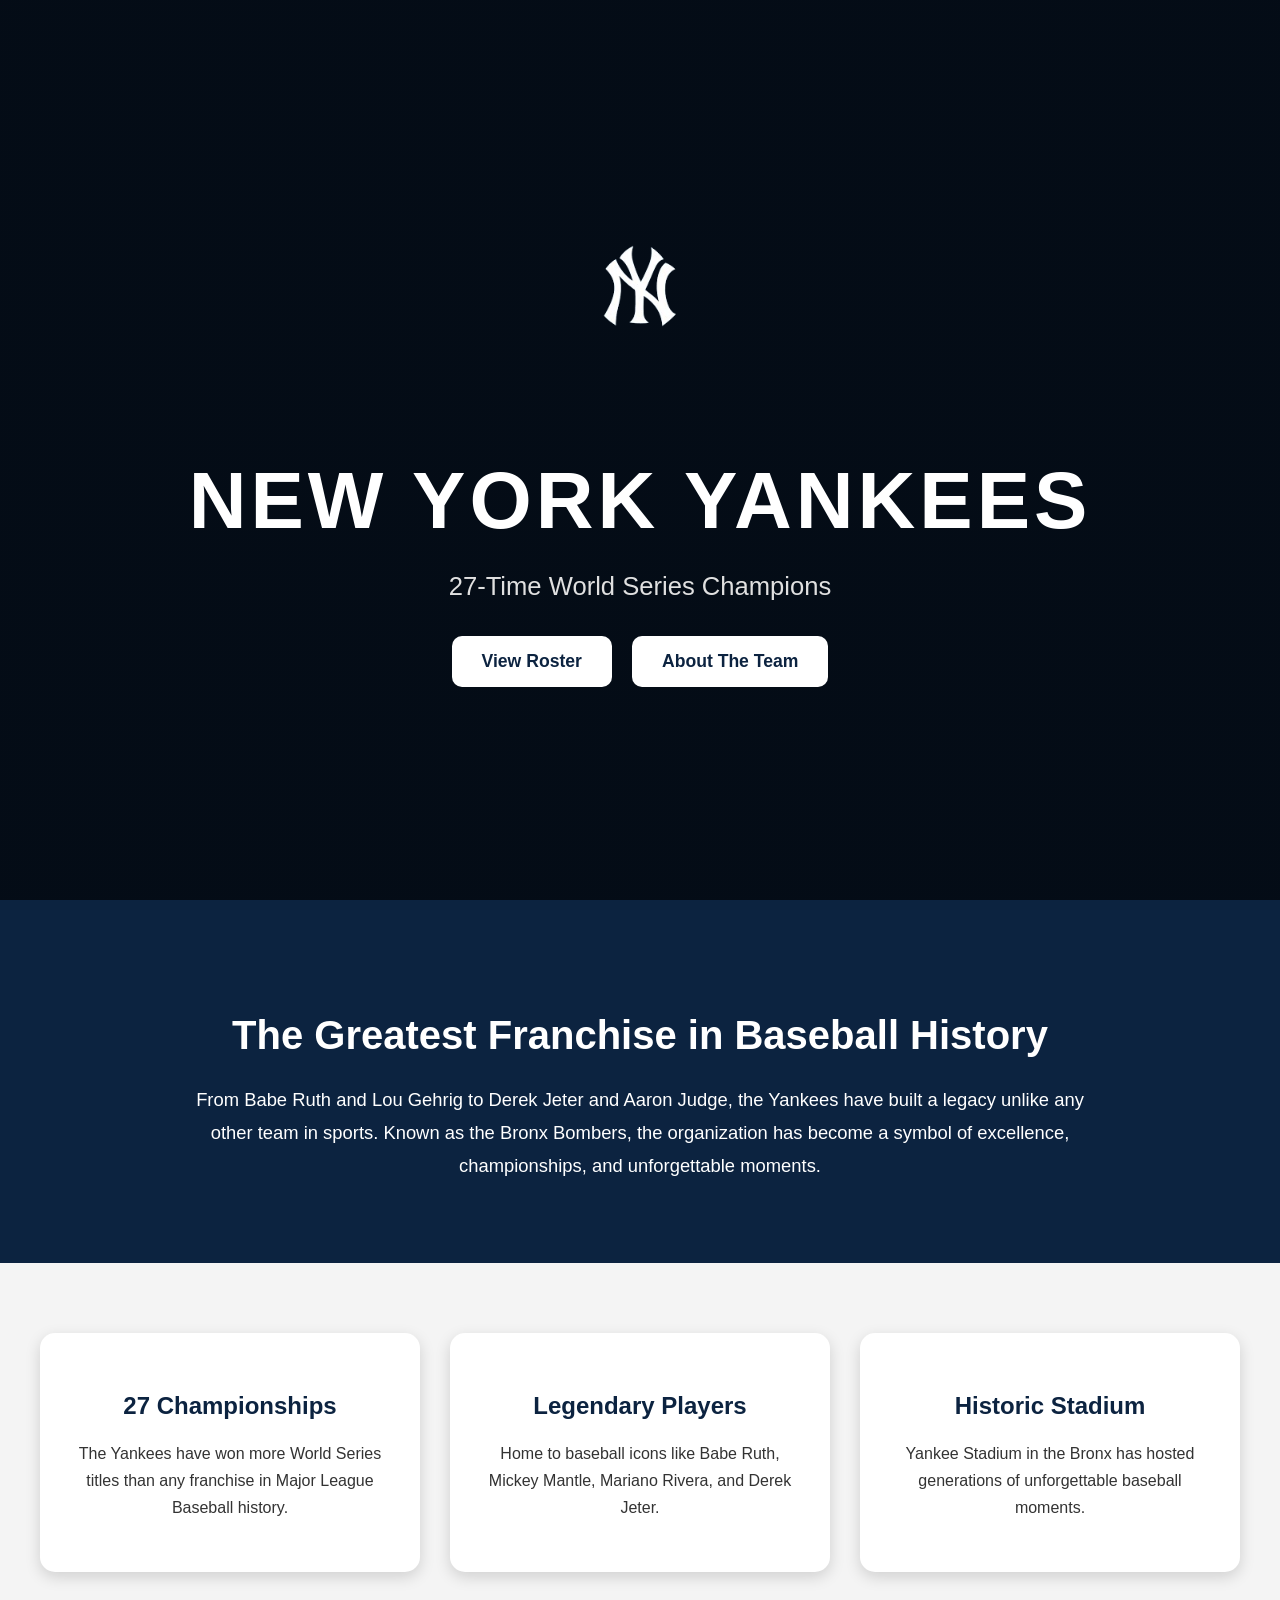
==== html/index.html @ 5620c3cc "main functions and basic styling" ====
<!doctype html>
<html lang="en-us">

<head>
    <meta charset="utf-8">
    <meta name="viewport" content="width=device-width, initial-scale=1">

    <title>New York Yankees</title>

    <link rel="stylesheet" href="../css/normalize.css">
    <link rel="stylesheet" href="../css/style.css">
</head>

<body>

    <!-- HERO SECTION -->

    <section class="hero">

        <div class="hero-overlay">

            <img src="../img/download-removebg-preview.png" alt="Yankees Logo" class="hero-logo">

            <h1 class="hero-title">
                NEW YORK YANKEES
            </h1>

            <p class="hero-subtitle">
                27-Time World Series Champions
            </p>

            <div class="hero-buttons">

                <a href="roster.html" class="hero-btn">
                    View Roster
                </a>

                <a href="about.html" class="hero-btn">
                    About The Team
                </a>

            </div>

        </div>

    </section>

    <!-- LEGACY SECTION -->

    <section class="legacy-section">

        <h2>The Greatest Franchise in Baseball History</h2>

        <p>
            From Babe Ruth and Lou Gehrig to Derek Jeter and Aaron Judge,
            the Yankees have built a legacy unlike any other team in sports.
            Known as the Bronx Bombers, the organization has become a symbol
            of excellence, championships, and unforgettable moments.
        </p>

    </section>

    <!-- FEATURE CARDS -->

    <section class="feature-section">

        <div class="feature-card">

            <h3>27 Championships</h3>

            <p>
                The Yankees have won more World Series titles than any
                franchise in Major League Baseball history.
            </p>

        </div>

        <div class="feature-card">

            <h3>Legendary Players</h3>

            <p>
                Home to baseball icons like Babe Ruth, Mickey Mantle,
                Mariano Rivera, and Derek Jeter.
            </p>

        </div>

        <div class="feature-card">

            <h3>Historic Stadium</h3>

            <p>
                Yankee Stadium in the Bronx has hosted generations
                of unforgettable baseball moments.
            </p>

        </div>

    </section>

</body>

</html>
---- css/style.css ----
/*=========================================================
ROSTER.HTML
==========================================================*/

body {
    font-family: Arial, sans-serif;
    background: #0C2340;
    color: white;
    margin: 0;
}

/* LANDING PAGE */

.landing-page {
    display: flex;
    justify-content: center;
    align-items: center;
    height: 100vh;
    text-align: center;
}

.logo {
    width: 250px;
    margin-bottom: 20px;
}

.button-group {
    margin-top: 20px;
}

.nav-btn {
    display: inline-block;
    background: white;
    color: #0C2340;
    padding: 12px 24px;
    margin: 10px;
    border-radius: 8px;
    text-decoration: none;
    font-weight: bold;
}

.nav-btn:hover {
    background: #d9d9d9;
}

/* NAVBAR */

.top-nav {
    margin-bottom: 20px;
}

/* PLAYER GALLERY */

.gallery {
    display: grid;
    grid-template-columns: repeat(auto-fit, minmax(180px, 1fr));
    gap: 20px;
    margin-bottom: 40px;
}

.player-card {
    background: white;
    color: black;
    border-radius: 10px;
    padding: 15px;
    text-align: center;
}

.player-card img {
    width: 100%;
    border-radius: 10px;
}

.player-card h3 {
    margin-top: 10px;
}

/* ABOUT PAGE */

.about-logo {
    width: 220px;
    display: block;
    margin: 20px auto;
}

/* GALLERY LAYOUT */

.gallery {
  display: grid;

  /* responsive columns */
  grid-template-columns: repeat(auto-fit, minmax(220px, 1fr));

  gap: 25px;

  padding: 30px;
}

/* PLAYER CARD */

.player-card {
  background: white;

  color: #0C2340;

  border-radius: 12px;

  overflow: hidden;

  text-align: center;

  box-shadow: 0 4px 10px rgba(0,0,0,0.2);

  transition: transform 0.3s ease;
}

/* hover effect */

.player-card:hover {
  transform: translateY(-8px);
}

/* images */

.player-card img {
  width: 100%;

  height: 250px;

  object-fit: cover;
}

/* player name */

.player-card h3 {
  margin: 15px 0 10px;

  font-size: 1.3rem;
}

/* stat text */

.player-card p {
  margin-bottom: 20px;

  font-weight: bold;
}


/*=========================================================
ABOUT.HTML
==========================================================*/


/* ABOUT PAGE */

.about-page {
    background: #0C2340;
    color: white;
    min-height: 100vh;
    padding: 30px;
}

/* HERO */

.about-hero {
    text-align: center;
    margin-bottom: 50px;
}

.about-logo {
    width: 220px;
    margin-bottom: 20px;
}

.about-hero h1 {
    font-size: 3rem;
    margin-bottom: 10px;
}

.hero-subtitle {
    font-size: 1.3rem;
    color: #d9d9d9;
}

/* HISTORY SECTION */

.history-section {
    max-width: 1000px;
    margin: auto;
    line-height: 1.9;
    font-size: 1.1rem;
}

.history-section h2 {
    text-align: center;
    margin-bottom: 30px;
    font-size: 2rem;
}

.history-section p {
    margin-bottom: 25px;
}

/* IMAGE SECTIONS */

.image-section {
    margin-top: 70px;
}

.image-section h2 {
    text-align: center;
    margin-bottom: 30px;
    font-size: 2rem;
}

/* IMAGE GALLERY */

.image-gallery {
    display: grid;

    grid-template-columns: repeat(auto-fit, minmax(300px, 1fr));

    gap: 30px;
}

/* IMAGE CARDS */

.history-card {
    background: white;
    color: #0C2340;
    border-radius: 15px;
    overflow: hidden;
    text-align: center;
    padding-bottom: 15px;
}

.history-card img {
    width: 100%;
    height: 250px;
    object-fit: cover;
}

.history-card p {
    padding: 15px;
    font-weight: bold;
}

/* =========================
   HOME PAGE
========================= */

/* HERO */

.hero {

    height: 100vh;

    background-image:
        linear-gradient(rgba(0, 0, 0, 0.65), rgba(0, 0, 0, 0.65)),
        url("../img/stadium-placeholder.jpg");

    background-size: cover;

    background-position: center;

    display: flex;

    justify-content: center;

    align-items: center;

    text-align: center;

    color: white;
}

/* HERO OVERLAY */

.hero-overlay {
    padding: 20px;
}

/* LOGO */

.hero-logo {

    width: 220px;

    margin-bottom: 25px;

    animation: floatLogo 3s ease-in-out infinite;
}

/* TITLE */

.hero-title {

    font-size: 5rem;

    letter-spacing: 4px;

    margin-bottom: 10px;
}

/* SUBTITLE */

.hero-subtitle {

    font-size: 1.6rem;

    margin-bottom: 35px;

    color: #e0e0e0;
}

/* BUTTONS */

.hero-buttons {
    display: flex;
    justify-content: center;
    gap: 20px;
    flex-wrap: wrap;
}

.hero-btn {

    background: white;

    color: #0C2340;

    padding: 15px 30px;

    border-radius: 10px;

    text-decoration: none;

    font-weight: bold;

    font-size: 1.1rem;

    transition: 0.3s ease;
}

.hero-btn:hover {

    background: #cfcfcf;

    transform: scale(1.05);
}

/* FLOAT ANIMATION */

@keyframes floatLogo {

    0% {
        transform: translateY(0px);
    }

    50% {
        transform: translateY(-10px);
    }

    100% {
        transform: translateY(0px);
    }
}

/* LEGACY SECTION */

.legacy-section {

    background: #0C2340;

    color: white;

    text-align: center;

    padding: 80px 20px;
}

.legacy-section h2 {

    font-size: 2.5rem;

    margin-bottom: 25px;
}

.legacy-section p {

    max-width: 900px;

    margin: auto;

    line-height: 1.8;

    font-size: 1.15rem;
}

/* FEATURE CARDS */

.feature-section {

    display: grid;

    grid-template-columns: repeat(auto-fit, minmax(280px, 1fr));

    gap: 30px;

    padding: 70px 40px;

    background: #f4f4f4;
}

.feature-card {

    background: white;

    border-radius: 15px;

    padding: 35px;

    text-align: center;

    box-shadow: 0 5px 15px rgba(0, 0, 0, 0.15);

    transition: 0.3s ease;
}

.feature-card:hover {

    transform: translateY(-10px);
}

.feature-card h3 {

    color: #0C2340;

    margin-bottom: 20px;

    font-size: 1.5rem;
}

.feature-card p {

    color: #333;

    line-height: 1.7;
}
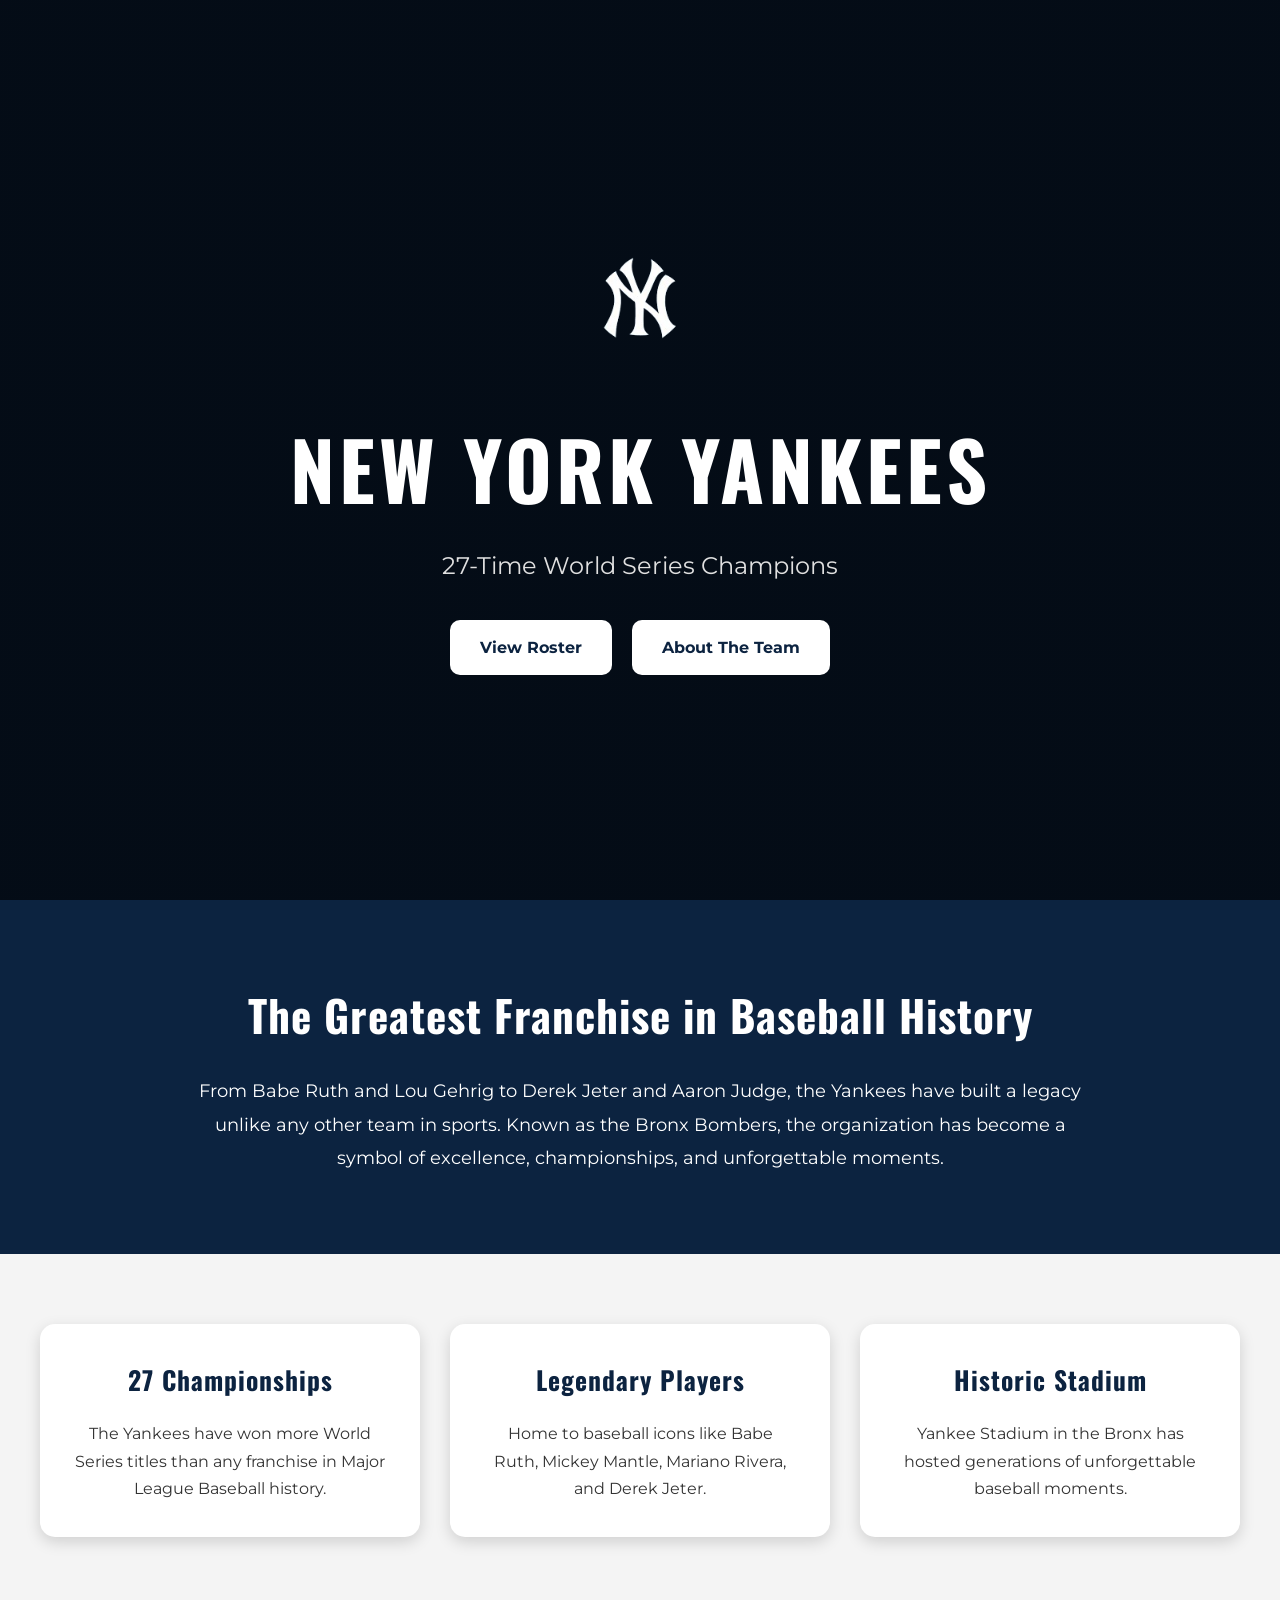
==== commit 561f847e: "adding a a bit more styling next class (again)" ====
--- a/html/index.html
+++ b/html/index.html
@@ -9,6 +9,10 @@
 
     <link rel="stylesheet" href="../css/normalize.css">
     <link rel="stylesheet" href="../css/style.css">
+    <link rel="preconnect" href="https://fonts.googleapis.com">
+<link rel="preconnect" href="https://fonts.gstatic.com" crossorigin>
+
+<link href="https://fonts.googleapis.com/css2?family=Oswald:wght@400;500;700&family=Montserrat:wght@300;400;500;700;900&display=swap" rel="stylesheet">
 </head>
 
 <body>
--- a/css/style.css
+++ b/css/style.css
@@ -1,320 +1,286 @@
-/*=========================================================
-ROSTER.HTML
-==========================================================*/
+/* =========================================
+   GLOBAL STYLES
+========================================= */
+
+* {
+    margin: 0;
+    padding: 0;
+    box-sizing: border-box;
+}
 
 body {
-    font-family: Arial, sans-serif;
+    font-family: 'Montserrat', sans-serif;
     background: #0C2340;
     color: white;
-    margin: 0;
-}
-
-/* LANDING PAGE */
-
-.landing-page {
+    line-height: 1.6;
+}
+
+/* HEADINGS */
+
+.hero-title,
+.about-hero h1,
+.legacy-section h2,
+.history-section h2,
+.image-section h2,
+.feature-card h3,
+.player-card h3,
+.modal-content h2 {
+
+    font-family: 'Oswald', sans-serif;
+
+    letter-spacing: 1px;
+}
+
+/* NAV BUTTONS */
+
+.nav-btn {
+
+    font-family: 'Montserrat', sans-serif;
+}
+
+/* PLAYER BUTTONS */
+
+.player-card button {
+
+    font-family: 'Montserrat', sans-serif;
+}
+
+/* =========================================
+   NAVIGATION
+========================================= */
+
+/* =========================================
+   NAVBAR
+========================================= */
+
+.top-nav {
+
+    width: 100%;
+
+    display: flex;
+
+    justify-content: space-between;
+
+    align-items: center;
+
+    padding: 15px 40px;
+
+    background: linear-gradient(135deg,
+            rgba(7, 20, 40, 0.98),
+            rgba(12, 35, 64, 0.96));
+
+    backdrop-filter: blur(10px);
+
+    box-shadow:
+        0 4px 15px rgba(0, 0, 0, 0.35);
+
+    position: sticky;
+
+    top: 0;
+
+    z-index: 999;
+}
+
+/* LEFT SIDE */
+
+.nav-left {
+
+    display: flex;
+
+    align-items: center;
+}
+
+/* LOGO */
+
+.nav-logo {
+
+    width: 75px;
+
+    height: 75px;
+
+    object-fit: cover;
+
+    border-radius: 50%;
+
+    border: 3px solid white;
+
+    box-shadow:
+        0 0 15px rgba(255, 255, 255, 0.25);
+
+    transition: 0.3s ease;
+}
+
+.nav-logo:hover {
+
+    transform: scale(1.08) rotate(3deg);
+}
+
+/* RIGHT SIDE */
+
+.nav-right {
+
+    display: flex;
+
+    align-items: center;
+
+    gap: 15px;
+
+    flex-wrap: wrap;
+}
+
+/* =========================================
+   FANCY NAV BUTTONS
+========================================= */
+
+.nav-btn {
+
+    position: relative;
+
+    display: inline-block;
+
+    padding: 14px 30px;
+
+    border-radius: 50px;
+
+    text-decoration: none;
+
+    font-weight: 900;
+
+    letter-spacing: 1px;
+
+    font-size: 1rem;
+
+    color: white;
+
+    background: linear-gradient(135deg,
+            #0C2340,
+            #163b63);
+
+    border: 2px solid rgba(255, 255, 255, 0.15);
+
+    box-shadow:
+        0 4px 15px rgba(0, 0, 0, 0.35),
+        inset 0 1px 0 rgba(255, 255, 255, 0.15);
+
+    overflow: hidden;
+
+    transition: all 0.35s ease;
+}
+
+/* SHINE EFFECT */
+
+.nav-btn::before {
+
+    content: "";
+
+    position: absolute;
+
+    top: 0;
+    left: -120%;
+
+    width: 100%;
+    height: 100%;
+
+    background: linear-gradient(120deg,
+            transparent,
+            rgba(255, 255, 255, 0.4),
+            transparent);
+
+    transition: 0.6s;
+}
+
+/* HOVER */
+
+.nav-btn:hover {
+
+    transform:
+        translateY(-4px) scale(1.05);
+
+    background: linear-gradient(135deg,
+            #163b63,
+            #1f4f82);
+
+    box-shadow:
+        0 10px 25px rgba(0, 0, 0, 0.45);
+
+    border-color: rgba(255, 255, 255, 0.35);
+}
+
+/* SHINE MOVE */
+
+.nav-btn:hover::before {
+
+    left: 120%;
+}
+
+/* MOBILE */
+
+@media (max-width: 768px) {
+
+    .top-nav {
+
+        flex-direction: column;
+
+        gap: 20px;
+
+        padding: 20px;
+    }
+
+    .nav-right {
+
+        justify-content: center;
+    }
+
+    .nav-logo {
+
+        width: 65px;
+        height: 65px;
+    }
+}
+
+/* =========================================
+   HOME PAGE HERO
+========================================= */
+
+.hero {
+    height: 100vh;
+
+    background-image:
+        linear-gradient(rgba(0, 0, 0, 0.65), rgba(0, 0, 0, 0.65)),
+        url("../img/stadium-placeholder.jpg");
+
+    background-size: cover;
+    background-position: center;
+
     display: flex;
     justify-content: center;
     align-items: center;
-    height: 100vh;
-    text-align: center;
-}
-
-.logo {
-    width: 250px;
-    margin-bottom: 20px;
-}
-
-.button-group {
-    margin-top: 20px;
-}
-
-.nav-btn {
-    display: inline-block;
-    background: white;
-    color: #0C2340;
-    padding: 12px 24px;
-    margin: 10px;
-    border-radius: 8px;
-    text-decoration: none;
-    font-weight: bold;
-}
-
-.nav-btn:hover {
-    background: #d9d9d9;
-}
-
-/* NAVBAR */
-
-.top-nav {
-    margin-bottom: 20px;
-}
-
-/* PLAYER GALLERY */
-
-.gallery {
-    display: grid;
-    grid-template-columns: repeat(auto-fit, minmax(180px, 1fr));
-    gap: 20px;
-    margin-bottom: 40px;
-}
-
-.player-card {
-    background: white;
-    color: black;
-    border-radius: 10px;
-    padding: 15px;
-    text-align: center;
-}
-
-.player-card img {
-    width: 100%;
-    border-radius: 10px;
-}
-
-.player-card h3 {
-    margin-top: 10px;
-}
-
-/* ABOUT PAGE */
-
-.about-logo {
-    width: 220px;
-    display: block;
-    margin: 20px auto;
-}
-
-/* GALLERY LAYOUT */
-
-.gallery {
-  display: grid;
-
-  /* responsive columns */
-  grid-template-columns: repeat(auto-fit, minmax(220px, 1fr));
-
-  gap: 25px;
-
-  padding: 30px;
-}
-
-/* PLAYER CARD */
-
-.player-card {
-  background: white;
-
-  color: #0C2340;
-
-  border-radius: 12px;
-
-  overflow: hidden;
-
-  text-align: center;
-
-  box-shadow: 0 4px 10px rgba(0,0,0,0.2);
-
-  transition: transform 0.3s ease;
-}
-
-/* hover effect */
-
-.player-card:hover {
-  transform: translateY(-8px);
-}
-
-/* images */
-
-.player-card img {
-  width: 100%;
-
-  height: 250px;
-
-  object-fit: cover;
-}
-
-/* player name */
-
-.player-card h3 {
-  margin: 15px 0 10px;
-
-  font-size: 1.3rem;
-}
-
-/* stat text */
-
-.player-card p {
-  margin-bottom: 20px;
-
-  font-weight: bold;
-}
-
-
-/*=========================================================
-ABOUT.HTML
-==========================================================*/
-
-
-/* ABOUT PAGE */
-
-.about-page {
-    background: #0C2340;
-    color: white;
-    min-height: 100vh;
-    padding: 30px;
-}
-
-/* HERO */
-
-.about-hero {
-    text-align: center;
-    margin-bottom: 50px;
-}
-
-.about-logo {
-    width: 220px;
-    margin-bottom: 20px;
-}
-
-.about-hero h1 {
-    font-size: 3rem;
-    margin-bottom: 10px;
-}
-
-.hero-subtitle {
-    font-size: 1.3rem;
-    color: #d9d9d9;
-}
-
-/* HISTORY SECTION */
-
-.history-section {
-    max-width: 1000px;
-    margin: auto;
-    line-height: 1.9;
-    font-size: 1.1rem;
-}
-
-.history-section h2 {
-    text-align: center;
-    margin-bottom: 30px;
-    font-size: 2rem;
-}
-
-.history-section p {
-    margin-bottom: 25px;
-}
-
-/* IMAGE SECTIONS */
-
-.image-section {
-    margin-top: 70px;
-}
-
-.image-section h2 {
-    text-align: center;
-    margin-bottom: 30px;
-    font-size: 2rem;
-}
-
-/* IMAGE GALLERY */
-
-.image-gallery {
-    display: grid;
-
-    grid-template-columns: repeat(auto-fit, minmax(300px, 1fr));
-
-    gap: 30px;
-}
-
-/* IMAGE CARDS */
-
-.history-card {
-    background: white;
-    color: #0C2340;
-    border-radius: 15px;
-    overflow: hidden;
-    text-align: center;
-    padding-bottom: 15px;
-}
-
-.history-card img {
-    width: 100%;
-    height: 250px;
-    object-fit: cover;
-}
-
-.history-card p {
-    padding: 15px;
-    font-weight: bold;
-}
-
-/* =========================
-   HOME PAGE
-========================= */
-
-/* HERO */
-
-.hero {
-
-    height: 100vh;
-
-    background-image:
-        linear-gradient(rgba(0, 0, 0, 0.65), rgba(0, 0, 0, 0.65)),
-        url("../img/stadium-placeholder.jpg");
-
-    background-size: cover;
-
-    background-position: center;
-
-    display: flex;
-
-    justify-content: center;
-
-    align-items: center;
-
-    text-align: center;
-
-    color: white;
-}
-
-/* HERO OVERLAY */
+
+    text-align: center;
+}
 
 .hero-overlay {
     padding: 20px;
 }
 
-/* LOGO */
-
 .hero-logo {
-
     width: 220px;
-
     margin-bottom: 25px;
 
     animation: floatLogo 3s ease-in-out infinite;
 }
 
-/* TITLE */
-
 .hero-title {
-
     font-size: 5rem;
-
     letter-spacing: 4px;
-
-    margin-bottom: 10px;
-}
-
-/* SUBTITLE */
+    margin-bottom: 15px;
+}
 
 .hero-subtitle {
-
-    font-size: 1.6rem;
-
+    font-size: 1.5rem;
     margin-bottom: 35px;
-
     color: #e0e0e0;
 }
-
-/* BUTTONS */
 
 .hero-buttons {
     display: flex;
@@ -324,32 +290,23 @@
 }
 
 .hero-btn {
-
     background: white;
-
     color: #0C2340;
-
     padding: 15px 30px;
-
     border-radius: 10px;
-
     text-decoration: none;
-
     font-weight: bold;
-
-    font-size: 1.1rem;
-
     transition: 0.3s ease;
 }
 
 .hero-btn:hover {
-
-    background: #cfcfcf;
-
+    background: #d9d9d9;
     transform: scale(1.05);
 }
 
-/* FLOAT ANIMATION */
+/* =========================================
+   FLOAT ANIMATION
+========================================= */
 
 @keyframes floatLogo {
 
@@ -366,84 +323,423 @@
     }
 }
 
-/* LEGACY SECTION */
+/* =========================================
+   LEGACY SECTION
+========================================= */
 
 .legacy-section {
-
     background: #0C2340;
-
+    text-align: center;
+    padding: 80px 20px;
+}
+
+.legacy-section h2 {
+    font-size: 2.7rem;
+    margin-bottom: 25px;
+}
+
+.legacy-section p {
+    max-width: 900px;
+    margin: auto;
+    font-size: 1.1rem;
+    line-height: 1.9;
+}
+
+/* =========================================
+   FEATURE SECTION
+========================================= */
+
+.feature-section {
+    display: grid;
+
+    grid-template-columns:
+        repeat(auto-fit, minmax(280px, 1fr));
+
+    gap: 30px;
+
+    padding: 70px 40px;
+
+    background: #f4f4f4;
+}
+
+.feature-card {
+    background: white;
+    color: #0C2340;
+
+    border-radius: 15px;
+
+    padding: 35px;
+
+    text-align: center;
+
+    box-shadow: 0 5px 15px rgba(0, 0, 0, 0.15);
+
+    transition: 0.3s ease;
+}
+
+.feature-card:hover {
+    transform: translateY(-10px);
+}
+
+.feature-card h3 {
+    font-size: 1.6rem;
+    margin-bottom: 20px;
+}
+
+.feature-card p {
+    color: #333;
+    line-height: 1.7;
+}
+
+/* =========================================
+   ABOUT PAGE
+========================================= */
+
+.about-page {
+    padding: 30px;
+}
+
+.about-hero {
+    text-align: center;
+    margin-bottom: 50px;
+}
+
+.about-logo {
+    width: 220px;
+    margin-bottom: 20px;
+}
+
+.about-hero h1 {
+    font-size: 3.5rem;
+    margin-bottom: 10px;
+}
+
+.history-section {
+    max-width: 1000px;
+    margin: auto;
+}
+
+.history-section h2 {
+    text-align: center;
+    margin-bottom: 30px;
+    font-size: 2.3rem;
+}
+
+.history-section p {
+    margin-bottom: 25px;
+    line-height: 1.9;
+    font-size: 1.1rem;
+}
+
+/* =========================================
+   IMAGE GALLERIES
+========================================= */
+
+.image-section {
+    margin-top: 70px;
+}
+
+.image-section h2 {
+    text-align: center;
+    margin-bottom: 30px;
+    font-size: 2.3rem;
+}
+
+.image-gallery {
+    display: grid;
+
+    grid-template-columns:
+        repeat(auto-fit, minmax(300px, 1fr));
+
+    gap: 30px;
+}
+
+.history-card {
+
+    border-radius: 15px;
+
+    overflow: hidden;
+
+    box-shadow:
+        0 5px 15px rgba(0, 0, 0, 0.2);
+
+    transition: 0.3s ease;
+}
+
+.history-card:hover {
+    transform: scale(1.03);
+}
+
+.history-card img {
+    width: 100%;
+    height: 260px;
+    object-fit: cover;
+}
+
+/* =========================================
+   ROSTER PAGE
+========================================= */
+
+.outer-wrapper {
+    padding: 30px;
+}
+
+.gallery {
+    display: grid;
+
+    grid-template-columns:
+        repeat(auto-fit, minmax(220px, 1fr));
+
+    gap: 25px;
+
+    padding: 20px 0;
+}
+
+/* PLAYER CARD */
+
+.player-card {
+    background: white;
+
+    color: #0C2340;
+
+    border-radius: 15px;
+
+    overflow: hidden;
+
+    text-align: center;
+
+    box-shadow: 0 5px 15px rgba(0, 0, 0, 0.25);
+
+    transition: 0.3s ease;
+
+    position: relative;
+}
+
+.player-card:hover {
+    transform: translateY(-10px);
+}
+
+/* LEGEND STYLE */
+
+.legend-card {
+    border: 4px solid #D4AF37;
+}
+
+.legend-badge {
+    position: absolute;
+
+    top: 12px;
+    left: 12px;
+
+    background: #D4AF37;
+    color: #0C2340;
+
+    padding: 6px 12px;
+
+    border-radius: 20px;
+
+    font-size: 0.8rem;
+    font-weight: bold;
+}
+
+/* PLAYER IMAGE */
+
+.player-card img {
+    width: 100%;
+    height: 260px;
+    object-fit: cover;
+}
+
+/* PLAYER NAME */
+
+.player-card h3 {
+    margin: 18px 0 10px;
+    font-size: 1.4rem;
+}
+
+/* BUTTON */
+
+.player-card button {
+    background: #0C2340;
     color: white;
 
-    text-align: center;
-
-    padding: 80px 20px;
-}
-
-.legacy-section h2 {
-
-    font-size: 2.5rem;
-
-    margin-bottom: 25px;
-}
-
-.legacy-section p {
-
-    max-width: 900px;
-
-    margin: auto;
-
-    line-height: 1.8;
-
-    font-size: 1.15rem;
-}
-
-/* FEATURE CARDS */
-
-.feature-section {
-
-    display: grid;
-
-    grid-template-columns: repeat(auto-fit, minmax(280px, 1fr));
-
-    gap: 30px;
-
-    padding: 70px 40px;
-
-    background: #f4f4f4;
-}
-
-.feature-card {
-
+    border: none;
+
+    padding: 12px 20px;
+
+    border-radius: 10px;
+
+    margin-bottom: 20px;
+
+    cursor: pointer;
+
+    font-weight: bold;
+
+    transition: 0.3s ease;
+}
+
+.player-card button:hover {
+    background: #163b63;
+    transform: scale(1.05);
+}
+
+/* =========================================
+   FILTER BUTTONS
+========================================= */
+
+.filter-buttons {
+    text-align: center;
+    margin-bottom: 30px;
+}
+
+.filter-buttons button {
     background: white;
-
+    color: #0C2340;
+
+    border: none;
+
+    padding: 12px 22px;
+
+    margin: 8px;
+
+    border-radius: 10px;
+
+    font-weight: bold;
+
+    cursor: pointer;
+
+    transition: 0.3s ease;
+}
+
+.filter-buttons button:hover {
+    background: #d9d9d9;
+}
+
+/* =========================================
+   MODAL
+========================================= */
+
+.modal {
+    display: none;
+
+    position: fixed;
+
+    z-index: 1000;
+
+    left: 0;
+    top: 0;
+
+    width: 100%;
+    height: 100%;
+
+    background: rgba(0, 0, 0, 0.8);
+
+    justify-content: center;
+    align-items: center;
+
+    padding: 20px;
+}
+
+.modal-content {
+    background: white;
+
+    color: #0C2340;
+
+    width: 90%;
+    max-width: 550px;
+
+    border-radius: 18px;
+
+    padding: 35px;
+
+    position: relative;
+
+    text-align: center;
+
+    animation: modalFade 0.3s ease;
+}
+
+/* MODAL ANIMATION */
+
+@keyframes modalFade {
+
+    from {
+        opacity: 0;
+        transform: translateY(-20px);
+    }
+
+    to {
+        opacity: 1;
+        transform: translateY(0);
+    }
+}
+
+/* CLOSE BUTTON */
+
+.close-btn {
+    position: absolute;
+
+    top: 12px;
+    right: 20px;
+
+    font-size: 2rem;
+
+    cursor: pointer;
+
+    color: #0C2340;
+}
+
+/* MODAL IMAGE */
+
+.modal-content img {
+    width: 240px;
     border-radius: 15px;
-
-    padding: 35px;
-
-    text-align: center;
-
-    box-shadow: 0 5px 15px rgba(0, 0, 0, 0.15);
-
-    transition: 0.3s ease;
-}
-
-.feature-card:hover {
-
-    transform: translateY(-10px);
-}
-
-.feature-card h3 {
-
-    color: #0C2340;
-
     margin-bottom: 20px;
-
-    font-size: 1.5rem;
-}
-
-.feature-card p {
-
-    color: #333;
-
-    line-height: 1.7;
+}
+
+/* MODAL TITLE */
+
+.modal-content h2 {
+    margin-bottom: 20px;
+    font-size: 2rem;
+}
+
+/* MODAL TEXT */
+
+.modal-content p {
+    margin-bottom: 12px;
+    font-size: 1rem;
+}
+
+/* =========================================
+   RESPONSIVE DESIGN
+========================================= */
+
+@media (max-width: 768px) {
+
+    .hero-title {
+        font-size: 3rem;
+    }
+
+    .hero-subtitle {
+        font-size: 1.2rem;
+    }
+
+    .hero-logo {
+        width: 160px;
+    }
+
+    .about-hero h1 {
+        font-size: 2.5rem;
+    }
+
+    .legacy-section h2,
+    .history-section h2,
+    .image-section h2 {
+        font-size: 2rem;
+    }
+
+    .modal-content {
+        padding: 25px;
+    }
 }
